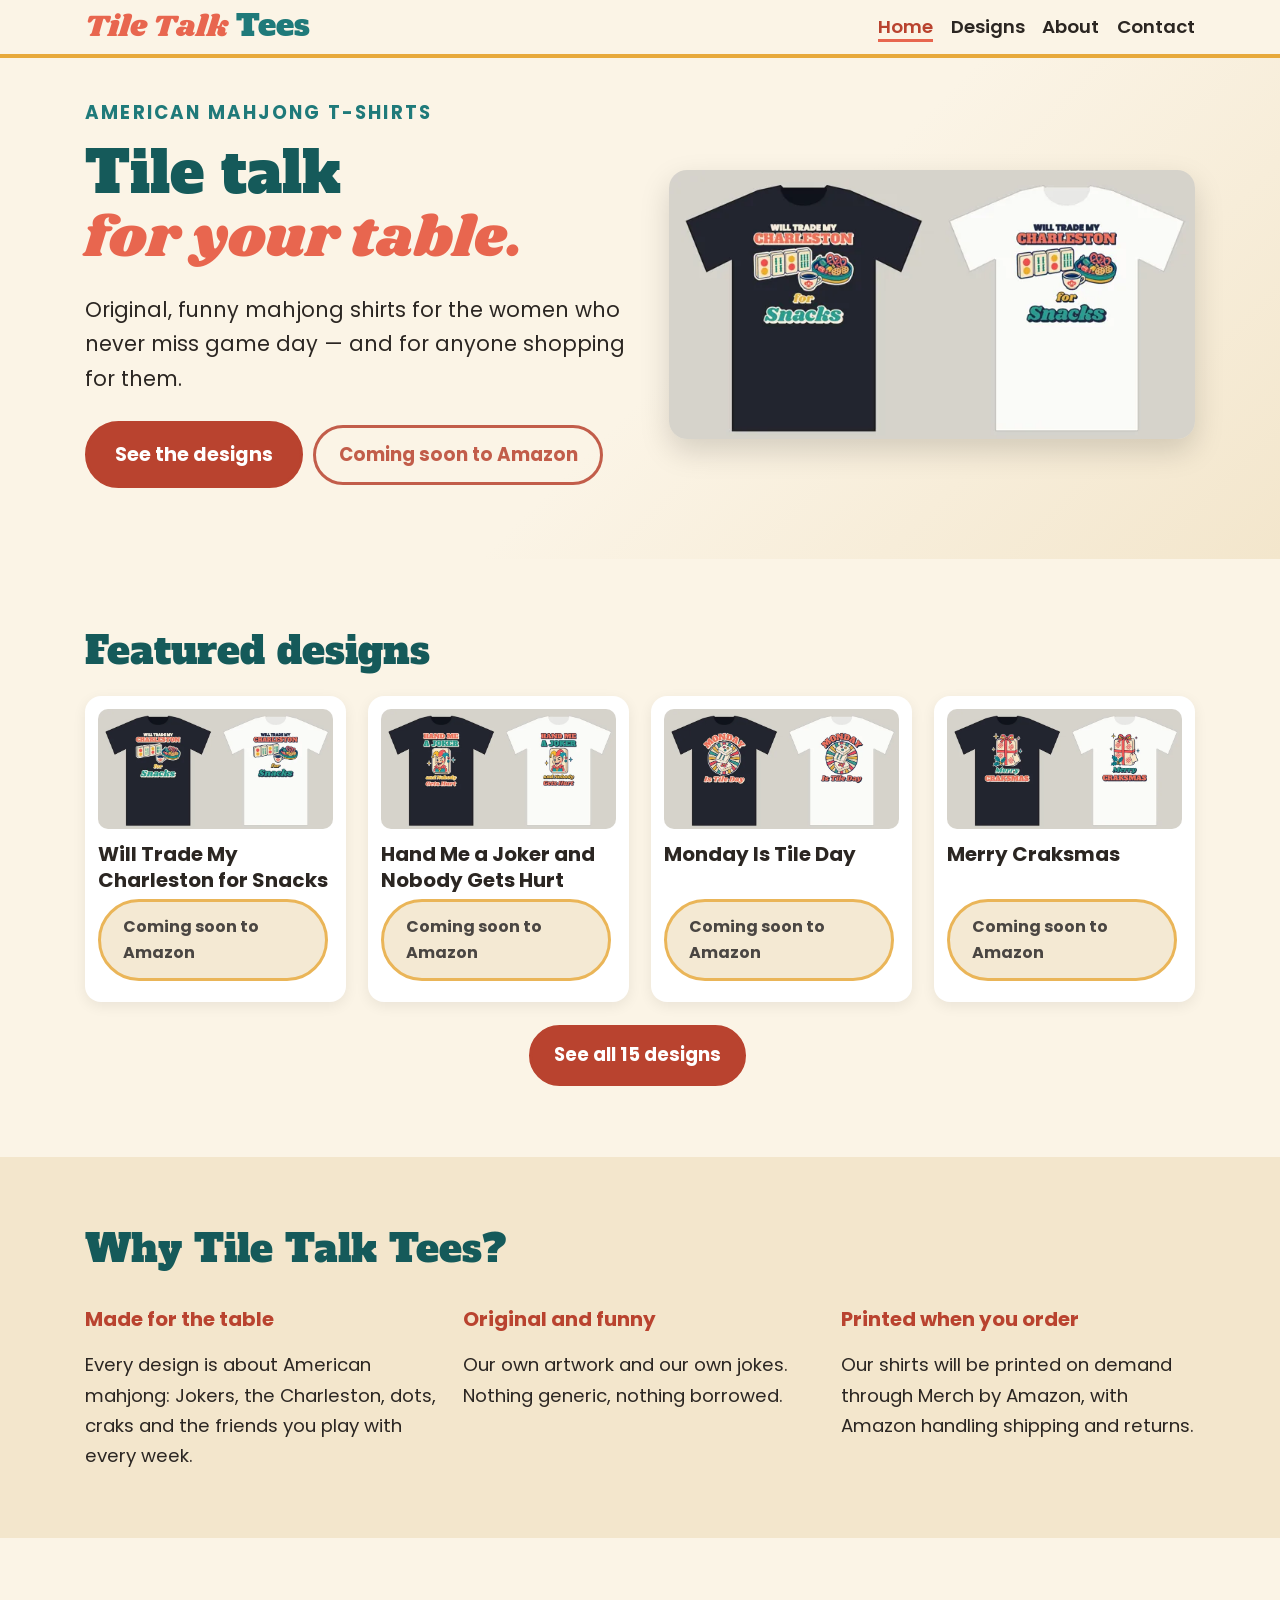
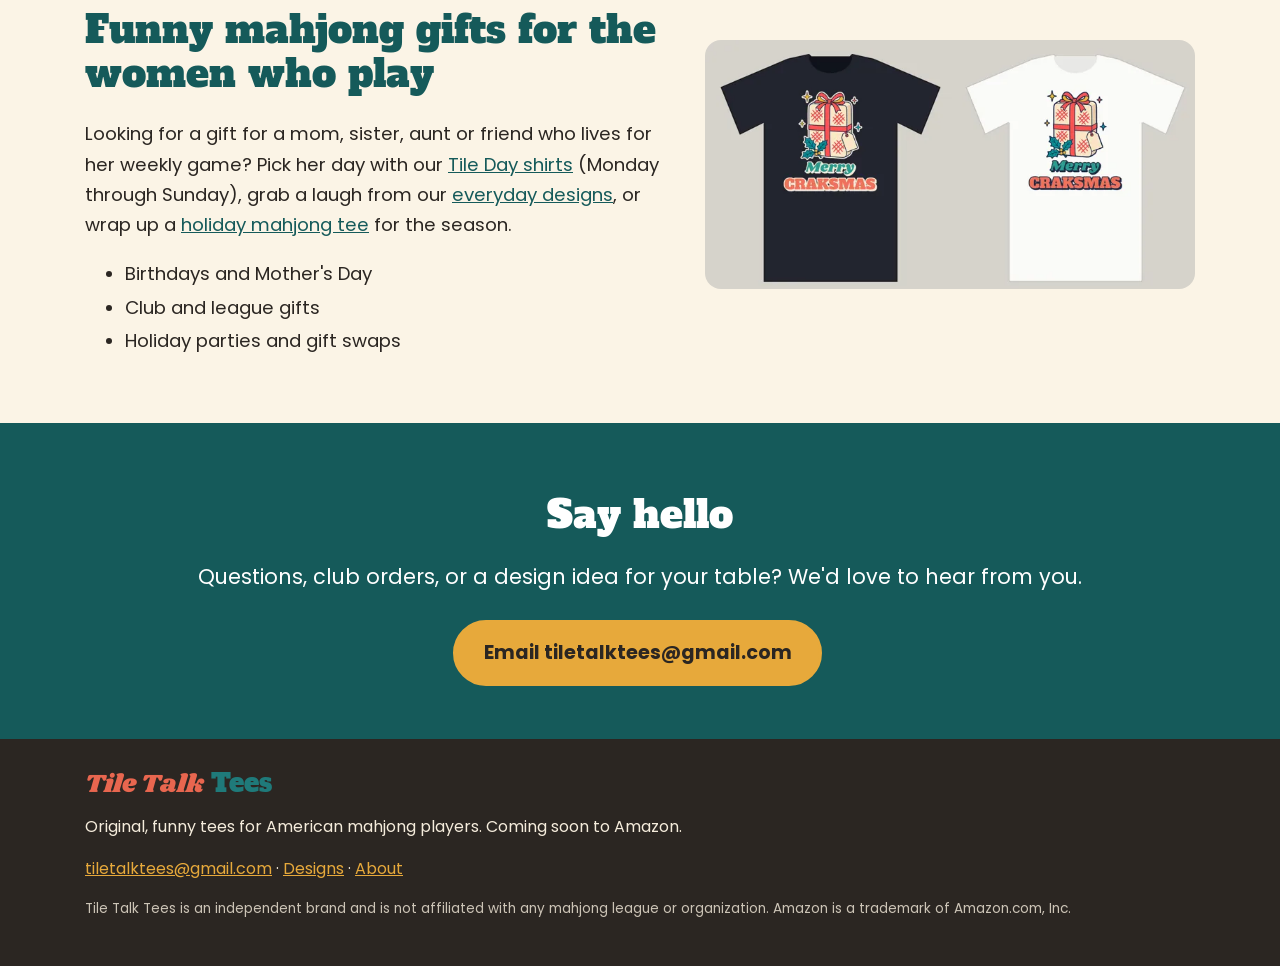
==== index.html @ ecb9f2d9 "Launch Tile Talk Tees website" ====
<!doctype html>
<html lang="en"><head>
<meta charset="utf-8"><meta name="viewport" content="width=device-width, initial-scale=1">
<title>Mahjong Shirts & Funny Mahjong Gifts | Tile Talk Tees</title>
<meta name="description" content="Original, funny American mahjong t-shirts for club, league and weekly players. Mahjong gifts for women, coming soon to Amazon from Tile Talk Tees.">
<link rel="canonical" href="https://jjj2838.github.io/tiletalktees/">
<meta property="og:type" content="website"><meta property="og:site_name" content="Tile Talk Tees">
<meta property="og:title" content="Mahjong Shirts & Funny Mahjong Gifts | Tile Talk Tees"><meta property="og:description" content="Original, funny American mahjong t-shirts for club, league and weekly players. Mahjong gifts for women, coming soon to Amazon from Tile Talk Tees.">
<meta property="og:url" content="https://jjj2838.github.io/tiletalktees/"><meta property="og:image" content="https://jjj2838.github.io/tiletalktees/images/og-image.jpg">
<meta property="og:image:width" content="1200"><meta property="og:image:height" content="630">
<meta name="twitter:card" content="summary_large_image"><meta name="twitter:title" content="Mahjong Shirts & Funny Mahjong Gifts | Tile Talk Tees">
<meta name="twitter:description" content="Original, funny American mahjong t-shirts for club, league and weekly players. Mahjong gifts for women, coming soon to Amazon from Tile Talk Tees."><meta name="twitter:image" content="https://jjj2838.github.io/tiletalktees/images/og-image.jpg">
<meta name="theme-color" content="#e8664f">
<link rel="icon" href="favicon.svg" type="image/svg+xml"><link rel="icon" href="favicon.png" sizes="64x64" type="image/png"><link rel="apple-touch-icon" href="apple-touch-icon.png">
<link rel="preconnect" href="https://fonts.googleapis.com"><link rel="preconnect" href="https://fonts.gstatic.com" crossorigin>
<link rel="stylesheet" href="https://fonts.googleapis.com/css2?family=Alfa+Slab+One&amp;family=Poppins:wght@400;600;700&amp;family=Shrikhand&amp;display=swap">
<link rel="stylesheet" href="css/style.css">
<script type="application/ld+json">{"@context": "https://schema.org", "@graph": [{"@type": "Organization", "@id": "https://jjj2838.github.io/tiletalktees/#org", "name": "Tile Talk Tees", "url": "https://jjj2838.github.io/tiletalktees/", "logo": "https://jjj2838.github.io/tiletalktees/favicon.svg", "email": "tiletalktees@gmail.com", "description": "Original, funny t-shirts for American mahjong players."}, {"@type": "WebSite", "@id": "https://jjj2838.github.io/tiletalktees/#website", "name": "Tile Talk Tees", "url": "https://jjj2838.github.io/tiletalktees/", "publisher": {"@id": "https://jjj2838.github.io/tiletalktees/#org"}}]}</script>
</head><body>
<a class="skip" href="#main">Skip to content</a>
<header class="site-header"><div class="wrap hdr">
<a class="wordmark" href="index.html" aria-label="Tile Talk Tees home"><span class="wm-1">Tile Talk</span> <span class="wm-2">Tees</span></a>
<nav aria-label="Main"><a href="index.html" aria-current="page">Home</a><a href="designs.html">Designs</a><a href="about.html">About</a><a href="index.html#contact">Contact</a></nav></div></header>
<main id="main"><section class="hero"><div class="wrap hero-in">
<div><p class="kicker">American mahjong t-shirts</p>
<h1>Tile talk <span>for your table.</span></h1>
<p class="lead">Original, funny mahjong shirts for the women who never miss game day&nbsp;&mdash; and for anyone shopping for them.</p>
<p class="ctas"><a class="btn btn-big" href="designs.html">See the designs</a>
<!-- TODO: replace href="#" with the Tile Talk Tees Amazon storefront/brand URL once it exists -->
<a class="btn btn-ghost is-placeholder" href="#" aria-disabled="true" data-amazon-placeholder="storefront">Coming soon to Amazon</a></p></div>
<img class="hero-img" src="images/02-charleston-snacks.webp" width="700" height="357" fetchpriority="high" alt="Will Trade My Charleston for Snacks mahjong t-shirt on black and white tees"></div></section>
<section class="band"><div class="wrap"><h2>Featured designs</h2>
<ul class="grid"><li class="card"><img src="images/02-charleston-snacks.webp" width="700" height="357" loading="lazy" decoding="async" alt="&ldquo;Will Trade My Charleston for Snacks&rdquo; American mahjong t-shirt design shown on a black tee and a white tee">
<h3>Will Trade My Charleston for Snacks</h3>
<!-- TODO: replace href="#" with the real Merch by Amazon listing URL for "Will Trade My Charleston for Snacks" once it is live -->
<a class="btn btn-amz is-placeholder" href="#" aria-disabled="true" data-amazon-placeholder="02-charleston-snacks">Coming soon to Amazon</a></li><li class="card"><img src="images/03-hand-me-a-joker.webp" width="700" height="357" loading="lazy" decoding="async" alt="&ldquo;Hand Me a Joker and Nobody Gets Hurt&rdquo; American mahjong t-shirt design shown on a black tee and a white tee">
<h3>Hand Me a Joker and Nobody Gets Hurt</h3>
<!-- TODO: replace href="#" with the real Merch by Amazon listing URL for "Hand Me a Joker and Nobody Gets Hurt" once it is live -->
<a class="btn btn-amz is-placeholder" href="#" aria-disabled="true" data-amazon-placeholder="03-hand-me-a-joker">Coming soon to Amazon</a></li><li class="card"><img src="images/01-1-monday-is-tile-day.webp" width="700" height="357" loading="lazy" decoding="async" alt="&ldquo;Monday Is Tile Day&rdquo; American mahjong t-shirt design shown on a black tee and a white tee">
<h3>Monday Is Tile Day</h3>
<!-- TODO: replace href="#" with the real Merch by Amazon listing URL for "Monday Is Tile Day" once it is live -->
<a class="btn btn-amz is-placeholder" href="#" aria-disabled="true" data-amazon-placeholder="01-1-monday-is-tile-day">Coming soon to Amazon</a></li><li class="card"><img src="images/10-merry-craksmas.webp" width="700" height="357" loading="lazy" decoding="async" alt="&ldquo;Merry Craksmas&rdquo; American mahjong t-shirt design shown on a black tee and a white tee">
<h3>Merry Craksmas</h3>
<!-- TODO: replace href="#" with the real Merch by Amazon listing URL for "Merry Craksmas" once it is live -->
<a class="btn btn-amz is-placeholder" href="#" aria-disabled="true" data-amazon-placeholder="10-merry-craksmas">Coming soon to Amazon</a></li></ul>
<p class="center"><a class="btn" href="designs.html">See all 15 designs</a></p></div></section>
<section class="band cream2"><div class="wrap"><h2>Why Tile Talk Tees?</h2><div class="three">
<div><h3>Made for the table</h3><p>Every design is about American mahjong: Jokers, the Charleston, dots, craks and the friends you play with every week.</p></div>
<div><h3>Original and funny</h3><p>Our own artwork and our own jokes. Nothing generic, nothing borrowed.</p></div>
<div><h3>Printed when you order</h3><p>Our shirts will be printed on demand through Merch by Amazon, with Amazon handling shipping and returns.</p></div></div></div></section>
<section class="band"><div class="wrap gift"><div><h2>Funny mahjong gifts for the women who play</h2>
<p>Looking for a gift for a mom, sister, aunt or friend who lives for her weekly game? Pick her day with our <a href="designs.html#tile-day">Tile Day shirts</a> (Monday through Sunday), grab a laugh from our <a href="designs.html#everyday">everyday designs</a>, or wrap up a <a href="designs.html#holiday">holiday mahjong tee</a> for the season.</p>
<ul class="ticks"><li>Birthdays and Mother's Day</li><li>Club and league gifts</li><li>Holiday parties and gift swaps</li></ul></div>
<img src="images/10-merry-craksmas.webp" width="700" height="357" loading="lazy" alt="Merry Craksmas holiday mahjong t-shirt with a gift-box tile illustration"></div></section>
<section id="contact" class="band teal"><div class="wrap center">
<h2>Say hello</h2><p class="lead">Questions, club orders, or a design idea for your table? We'd love to hear from you.</p>
<a class="btn btn-big" href="mailto:tiletalktees@gmail.com">Email tiletalktees@gmail.com</a></div></section></main>
<footer class="site-footer"><div class="wrap">
<p class="wordmark small"><span class="wm-1">Tile Talk</span> <span class="wm-2">Tees</span></p>
<p>Original, funny tees for American mahjong players. Coming soon to Amazon.</p>
<p><a href="mailto:tiletalktees@gmail.com">tiletalktees@gmail.com</a> &middot; <a href="designs.html">Designs</a> &middot; <a href="about.html">About</a></p>
<p class="fine">Tile Talk Tees is an independent brand and is not affiliated with any mahjong league or organization. Amazon is a trademark of Amazon.com, Inc.</p>
</div></footer></body></html>
---- css/style.css ----
:root{--coral:#e8664f;--coral-d:#b9432f;--mustard:#e7a93b;--teal:#1f7a7a;--teal-d:#155a5a;--cream:#fbf4e6;--cream2:#f3e6cc;--ink:#2b2622}
*{box-sizing:border-box}html{scroll-behavior:smooth}
body{margin:0;font-family:Poppins,system-ui,sans-serif;font-size:1.15rem;line-height:1.65;color:var(--ink);background:var(--cream)}
img{max-width:100%;height:auto;display:block}
a{color:var(--teal-d)}a:focus-visible,.btn:focus-visible{outline:3px solid var(--mustard);outline-offset:3px}
.wrap{max-width:1150px;margin:0 auto;padding:0 1.25rem}.narrow{max-width:760px}.center{text-align:center}
.skip{position:absolute;left:-999px}.skip:focus{left:1rem;top:1rem;background:#fff;padding:.5rem 1rem;z-index:9}
h1,h2{font-family:"Alfa Slab One",Georgia,serif;font-weight:400;line-height:1.15;color:var(--teal-d)}
h1{font-size:clamp(2.3rem,5vw,3.6rem);margin:.2em 0}h2{font-size:clamp(1.7rem,3.4vw,2.4rem);margin:1.4em 0 .6em}
h3{font-size:1.25rem;margin:.6em 0 .3em;line-height:1.3}
.lead{font-size:1.3rem}
.site-header{background:var(--cream);border-bottom:4px solid var(--mustard);position:sticky;top:0;z-index:5}
.hdr{display:flex;flex-wrap:wrap;align-items:center;justify-content:space-between;gap:.5rem;padding:.7rem 1.25rem}
.wordmark{text-decoration:none;font-size:1.9rem;line-height:1}
.wm-1{font-family:Shrikhand,cursive;color:var(--coral)}.wm-2{font-family:"Alfa Slab One",serif;color:var(--teal)}
.wordmark.small{font-size:1.6rem;margin:0 0 .5rem}
nav a{font-weight:600;text-decoration:none;margin-left:1.1rem;color:var(--ink)}nav a[aria-current]{color:var(--coral-d);border-bottom:3px solid var(--coral)}
.hero{background:linear-gradient(135deg,var(--cream) 55%,var(--cream2));padding:2.5rem 0 3rem}
.hero-in{display:grid;grid-template-columns:1.05fr 1fr;gap:2rem;align-items:center}
.hero h1 span{display:block;font-family:Shrikhand,cursive;color:var(--coral)}
.kicker{text-transform:uppercase;letter-spacing:.12em;font-weight:700;color:var(--teal);margin:0}
.hero-img{border-radius:18px;box-shadow:0 12px 30px rgba(0,0,0,.15)}
.btn{display:inline-block;background:var(--coral-d);color:#fff;font-weight:700;text-decoration:none;padding:.75rem 1.4rem;border-radius:999px;border:3px solid var(--coral-d);margin:.3rem .3rem .3rem 0}
.btn:hover{background:var(--teal-d);border-color:var(--teal-d)}
.btn-big{font-size:1.2rem;padding:.9rem 1.7rem}
.btn-ghost{background:transparent;color:var(--coral-d)}
.is-placeholder{cursor:default;opacity:.85}.btn-amz.is-placeholder{background:var(--cream2);color:var(--ink);border-color:var(--mustard);font-size:1rem}
.band{padding:1rem 0 3rem}.cream2{background:var(--cream2)}
.teal{background:var(--teal-d);color:#fff}.teal h2{color:#fff}.teal .btn{background:var(--mustard);color:var(--ink);border-color:var(--mustard)}
.grid{list-style:none;padding:0;margin:0;display:grid;grid-template-columns:repeat(auto-fill,minmax(250px,1fr));gap:1.4rem}
.card{background:#fff;border-radius:16px;padding:.8rem .8rem 1rem;box-shadow:0 4px 14px rgba(0,0,0,.07);display:flex;flex-direction:column}
.card img{border-radius:10px}.card .btn{margin-top:auto;align-self:flex-start}
.three{display:grid;grid-template-columns:repeat(3,1fr);gap:1.5rem}.three h3{color:var(--coral-d)}
.gift{display:grid;grid-template-columns:1.2fr 1fr;gap:2rem;align-items:center}.gift img{border-radius:16px}
.ticks li{margin:.2rem 0}
.jump a{display:inline-block;margin:0 .6rem .5rem 0;padding:.4rem 1rem;border-radius:999px;background:var(--mustard);color:var(--ink);text-decoration:none;font-weight:700}
.site-footer{background:var(--ink);color:#f5ecdc;padding:2rem 0;font-size:1rem}.site-footer a{color:var(--mustard)}.fine{font-size:.85rem;opacity:.8}
@media (max-width:800px){.hero-in,.gift,.three{grid-template-columns:1fr}nav a{margin:0 1rem 0 0}.hdr{justify-content:center;text-align:center}body{font-size:1.1rem}}
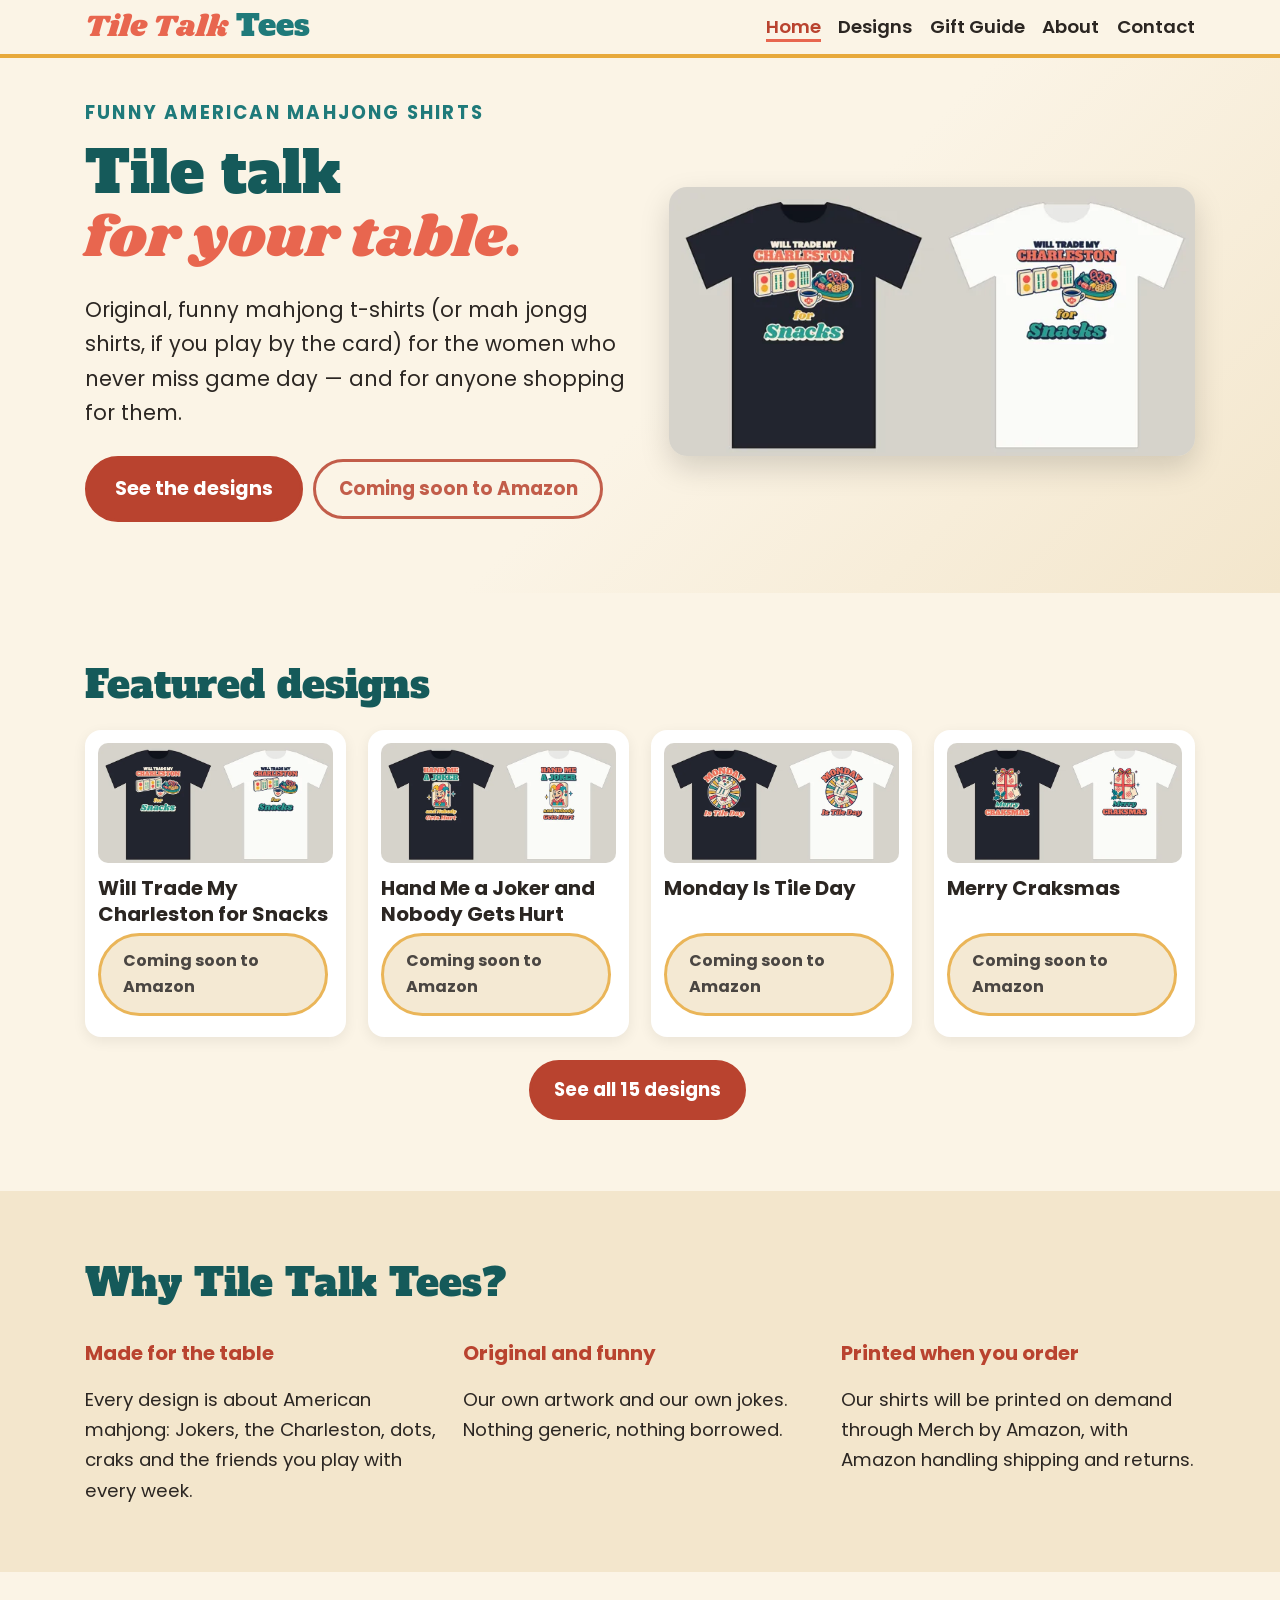
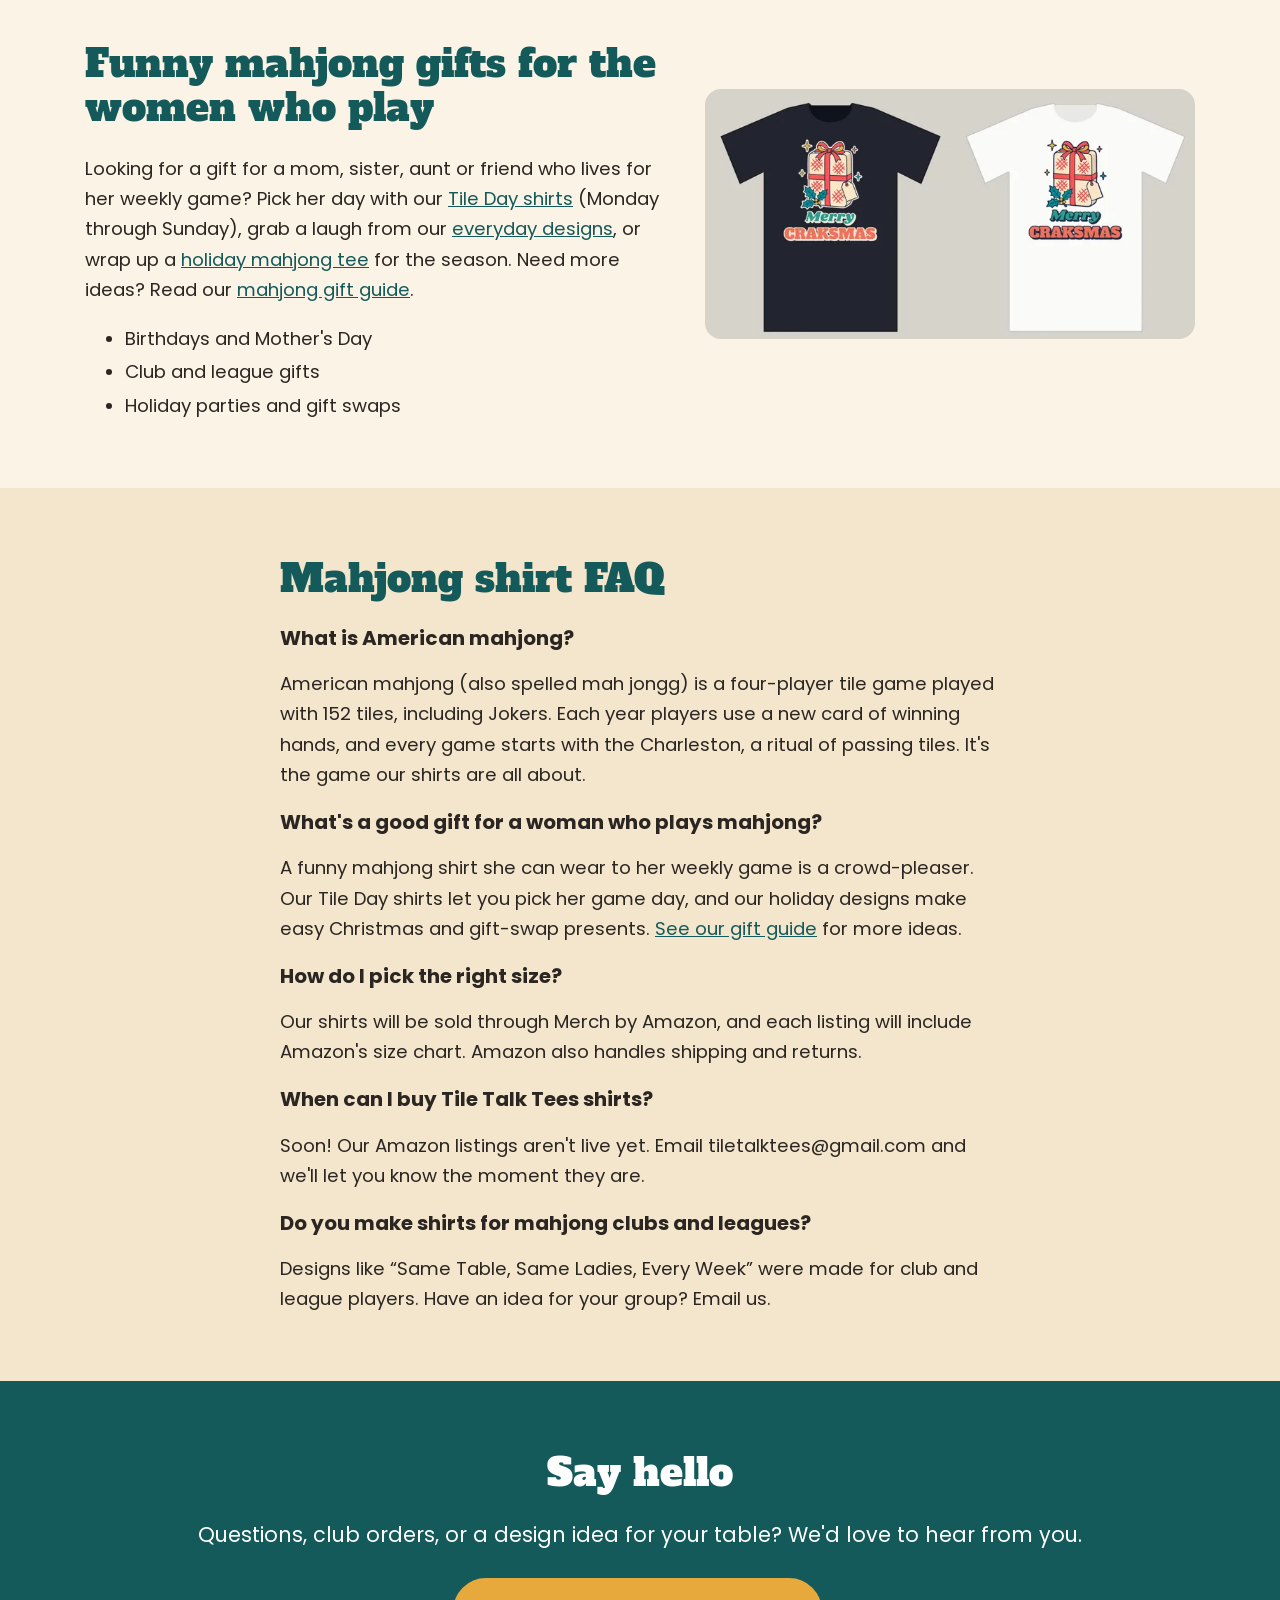
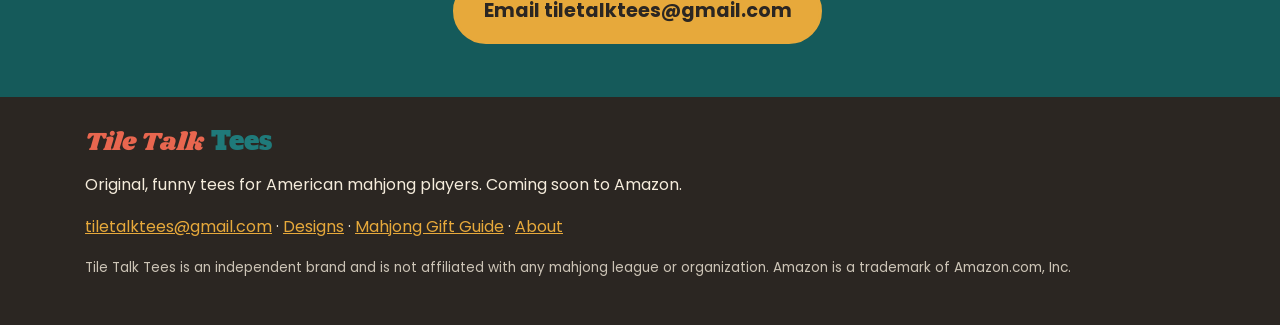
==== commit 4ca4f181: "SEO: keyword-tuned titles/meta, home FAQ + FAQPage schema, new mahjong gift guide page" ====
--- a/index.html
+++ b/index.html
@@ -1,30 +1,31 @@
 <!doctype html>
 <html lang="en"><head>
 <meta charset="utf-8"><meta name="viewport" content="width=device-width, initial-scale=1">
-<title>Mahjong Shirts & Funny Mahjong Gifts | Tile Talk Tees</title>
-<meta name="description" content="Original, funny American mahjong t-shirts for club, league and weekly players. Mahjong gifts for women, coming soon to Amazon from Tile Talk Tees.">
+<title>Funny Mahjong Shirts &amp; Gifts for Women | Tile Talk Tees</title>
+<meta name="description" content="Funny American mahjong shirts and mah jongg t-shirts for club, league and weekly players. Mahjong gifts for women and moms, coming soon to Amazon.">
 <link rel="canonical" href="https://jjj2838.github.io/tiletalktees/">
 <meta property="og:type" content="website"><meta property="og:site_name" content="Tile Talk Tees">
-<meta property="og:title" content="Mahjong Shirts & Funny Mahjong Gifts | Tile Talk Tees"><meta property="og:description" content="Original, funny American mahjong t-shirts for club, league and weekly players. Mahjong gifts for women, coming soon to Amazon from Tile Talk Tees.">
+<meta property="og:title" content="Funny Mahjong Shirts &amp; Gifts for Women | Tile Talk Tees"><meta property="og:description" content="Funny American mahjong shirts and mah jongg t-shirts for club, league and weekly players. Mahjong gifts for women and moms, coming soon to Amazon.">
 <meta property="og:url" content="https://jjj2838.github.io/tiletalktees/"><meta property="og:image" content="https://jjj2838.github.io/tiletalktees/images/og-image.jpg">
 <meta property="og:image:width" content="1200"><meta property="og:image:height" content="630">
-<meta name="twitter:card" content="summary_large_image"><meta name="twitter:title" content="Mahjong Shirts & Funny Mahjong Gifts | Tile Talk Tees">
-<meta name="twitter:description" content="Original, funny American mahjong t-shirts for club, league and weekly players. Mahjong gifts for women, coming soon to Amazon from Tile Talk Tees."><meta name="twitter:image" content="https://jjj2838.github.io/tiletalktees/images/og-image.jpg">
+<meta name="twitter:card" content="summary_large_image"><meta name="twitter:title" content="Funny Mahjong Shirts &amp; Gifts for Women | Tile Talk Tees">
+<meta name="twitter:description" content="Funny American mahjong shirts and mah jongg t-shirts for club, league and weekly players. Mahjong gifts for women and moms, coming soon to Amazon."><meta name="twitter:image" content="https://jjj2838.github.io/tiletalktees/images/og-image.jpg">
 <meta name="theme-color" content="#e8664f">
 <link rel="icon" href="favicon.svg" type="image/svg+xml"><link rel="icon" href="favicon.png" sizes="64x64" type="image/png"><link rel="apple-touch-icon" href="apple-touch-icon.png">
 <link rel="preconnect" href="https://fonts.googleapis.com"><link rel="preconnect" href="https://fonts.gstatic.com" crossorigin>
 <link rel="stylesheet" href="https://fonts.googleapis.com/css2?family=Alfa+Slab+One&amp;family=Poppins:wght@400;600;700&amp;family=Shrikhand&amp;display=swap">
 <link rel="stylesheet" href="css/style.css">
 <script type="application/ld+json">{"@context": "https://schema.org", "@graph": [{"@type": "Organization", "@id": "https://jjj2838.github.io/tiletalktees/#org", "name": "Tile Talk Tees", "url": "https://jjj2838.github.io/tiletalktees/", "logo": "https://jjj2838.github.io/tiletalktees/favicon.svg", "email": "tiletalktees@gmail.com", "description": "Original, funny t-shirts for American mahjong players."}, {"@type": "WebSite", "@id": "https://jjj2838.github.io/tiletalktees/#website", "name": "Tile Talk Tees", "url": "https://jjj2838.github.io/tiletalktees/", "publisher": {"@id": "https://jjj2838.github.io/tiletalktees/#org"}}]}</script>
+<script type="application/ld+json">{"@context": "https://schema.org", "@type": "FAQPage", "mainEntity": [{"@type": "Question", "name": "What is American mahjong?", "acceptedAnswer": {"@type": "Answer", "text": "American mahjong (also spelled mah jongg) is a four-player tile game played with 152 tiles, including Jokers. Each year players use a new card of winning hands, and every game starts with the Charleston, a ritual of passing tiles. It's the game our shirts are all about."}}, {"@type": "Question", "name": "What's a good gift for a woman who plays mahjong?", "acceptedAnswer": {"@type": "Answer", "text": "A funny mahjong shirt she can wear to her weekly game is a crowd-pleaser. Our Tile Day shirts let you pick her game day, and our holiday designs make easy Christmas and gift-swap presents. See our gift guide for more ideas."}}, {"@type": "Question", "name": "How do I pick the right size?", "acceptedAnswer": {"@type": "Answer", "text": "Our shirts will be sold through Merch by Amazon, and each listing will include Amazon's size chart. Amazon also handles shipping and returns."}}, {"@type": "Question", "name": "When can I buy Tile Talk Tees shirts?", "acceptedAnswer": {"@type": "Answer", "text": "Soon! Our Amazon listings aren't live yet. Email tiletalktees@gmail.com and we'll let you know the moment they are."}}, {"@type": "Question", "name": "Do you make shirts for mahjong clubs and leagues?", "acceptedAnswer": {"@type": "Answer", "text": "Designs like \"Same Table, Same Ladies, Every Week\" were made for club and league players. Have an idea for your group? Email us."}}]}</script>
 </head><body>
 <a class="skip" href="#main">Skip to content</a>
 <header class="site-header"><div class="wrap hdr">
 <a class="wordmark" href="index.html" aria-label="Tile Talk Tees home"><span class="wm-1">Tile Talk</span> <span class="wm-2">Tees</span></a>
-<nav aria-label="Main"><a href="index.html" aria-current="page">Home</a><a href="designs.html">Designs</a><a href="about.html">About</a><a href="index.html#contact">Contact</a></nav></div></header>
+<nav aria-label="Main"><a href="index.html" aria-current="page">Home</a><a href="designs.html">Designs</a><a href="gift-guide.html">Gift Guide</a><a href="about.html">About</a><a href="index.html#contact">Contact</a></nav></div></header>
 <main id="main"><section class="hero"><div class="wrap hero-in">
-<div><p class="kicker">American mahjong t-shirts</p>
+<div><p class="kicker">Funny American mahjong shirts</p>
 <h1>Tile talk <span>for your table.</span></h1>
-<p class="lead">Original, funny mahjong shirts for the women who never miss game day&nbsp;&mdash; and for anyone shopping for them.</p>
+<p class="lead">Original, funny mahjong t-shirts (or mah jongg shirts, if you play by the card) for the women who never miss game day&nbsp;&mdash; and for anyone shopping for them.</p>
 <p class="ctas"><a class="btn btn-big" href="designs.html">See the designs</a>
 <!-- TODO: replace href="#" with the Tile Talk Tees Amazon storefront/brand URL once it exists -->
 <a class="btn btn-ghost is-placeholder" href="#" aria-disabled="true" data-amazon-placeholder="storefront">Coming soon to Amazon</a></p></div>
@@ -49,15 +50,16 @@
 <div><h3>Original and funny</h3><p>Our own artwork and our own jokes. Nothing generic, nothing borrowed.</p></div>
 <div><h3>Printed when you order</h3><p>Our shirts will be printed on demand through Merch by Amazon, with Amazon handling shipping and returns.</p></div></div></div></section>
 <section class="band"><div class="wrap gift"><div><h2>Funny mahjong gifts for the women who play</h2>
-<p>Looking for a gift for a mom, sister, aunt or friend who lives for her weekly game? Pick her day with our <a href="designs.html#tile-day">Tile Day shirts</a> (Monday through Sunday), grab a laugh from our <a href="designs.html#everyday">everyday designs</a>, or wrap up a <a href="designs.html#holiday">holiday mahjong tee</a> for the season.</p>
+<p>Looking for a gift for a mom, sister, aunt or friend who lives for her weekly game? Pick her day with our <a href="designs.html#tile-day">Tile Day shirts</a> (Monday through Sunday), grab a laugh from our <a href="designs.html#everyday">everyday designs</a>, or wrap up a <a href="designs.html#holiday">holiday mahjong tee</a> for the season. Need more ideas? Read our <a href="gift-guide.html">mahjong gift guide</a>.</p>
 <ul class="ticks"><li>Birthdays and Mother's Day</li><li>Club and league gifts</li><li>Holiday parties and gift swaps</li></ul></div>
 <img src="images/10-merry-craksmas.webp" width="700" height="357" loading="lazy" alt="Merry Craksmas holiday mahjong t-shirt with a gift-box tile illustration"></div></section>
+<section id="faq" class="band cream2"><div class="wrap narrow"><h2>Mahjong shirt FAQ</h2><h3>What is American mahjong?</h3><p>American mahjong (also spelled mah jongg) is a four-player tile game played with 152 tiles, including Jokers. Each year players use a new card of winning hands, and every game starts with the Charleston, a ritual of passing tiles. It's the game our shirts are all about.</p><h3>What's a good gift for a woman who plays mahjong?</h3><p>A funny mahjong shirt she can wear to her weekly game is a crowd-pleaser. Our Tile Day shirts let you pick her game day, and our holiday designs make easy Christmas and gift-swap presents. <a href="gift-guide.html">See our gift guide</a> for more ideas.</p><h3>How do I pick the right size?</h3><p>Our shirts will be sold through Merch by Amazon, and each listing will include Amazon's size chart. Amazon also handles shipping and returns.</p><h3>When can I buy Tile Talk Tees shirts?</h3><p>Soon! Our Amazon listings aren't live yet. Email tiletalktees@gmail.com and we'll let you know the moment they are.</p><h3>Do you make shirts for mahjong clubs and leagues?</h3><p>Designs like &ldquo;Same Table, Same Ladies, Every Week&rdquo; were made for club and league players. Have an idea for your group? Email us.</p></div></section>
 <section id="contact" class="band teal"><div class="wrap center">
 <h2>Say hello</h2><p class="lead">Questions, club orders, or a design idea for your table? We'd love to hear from you.</p>
 <a class="btn btn-big" href="mailto:tiletalktees@gmail.com">Email tiletalktees@gmail.com</a></div></section></main>
 <footer class="site-footer"><div class="wrap">
 <p class="wordmark small"><span class="wm-1">Tile Talk</span> <span class="wm-2">Tees</span></p>
 <p>Original, funny tees for American mahjong players. Coming soon to Amazon.</p>
-<p><a href="mailto:tiletalktees@gmail.com">tiletalktees@gmail.com</a> &middot; <a href="designs.html">Designs</a> &middot; <a href="about.html">About</a></p>
+<p><a href="mailto:tiletalktees@gmail.com">tiletalktees@gmail.com</a> &middot; <a href="designs.html">Designs</a> &middot; <a href="gift-guide.html">Mahjong Gift Guide</a> &middot; <a href="about.html">About</a></p>
 <p class="fine">Tile Talk Tees is an independent brand and is not affiliated with any mahjong league or organization. Amazon is a trademark of Amazon.com, Inc.</p>
 </div></footer></body></html>
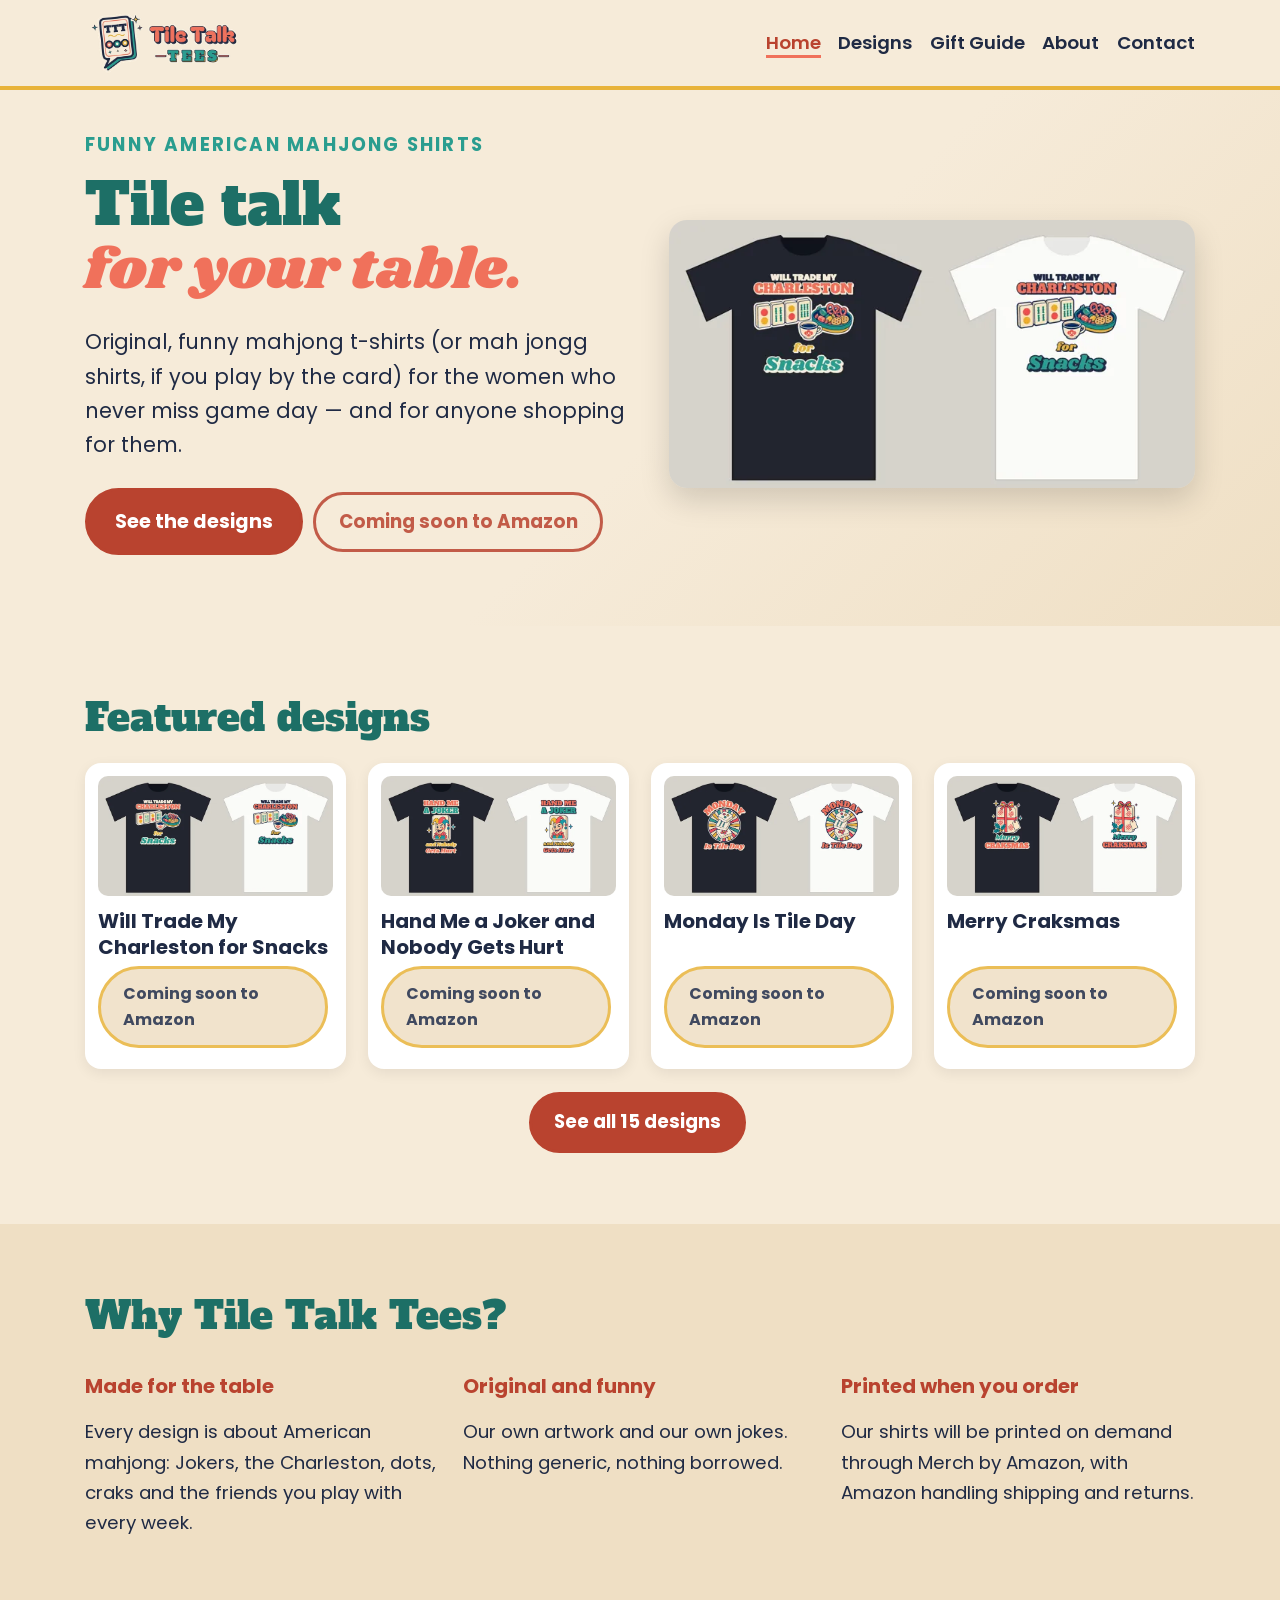
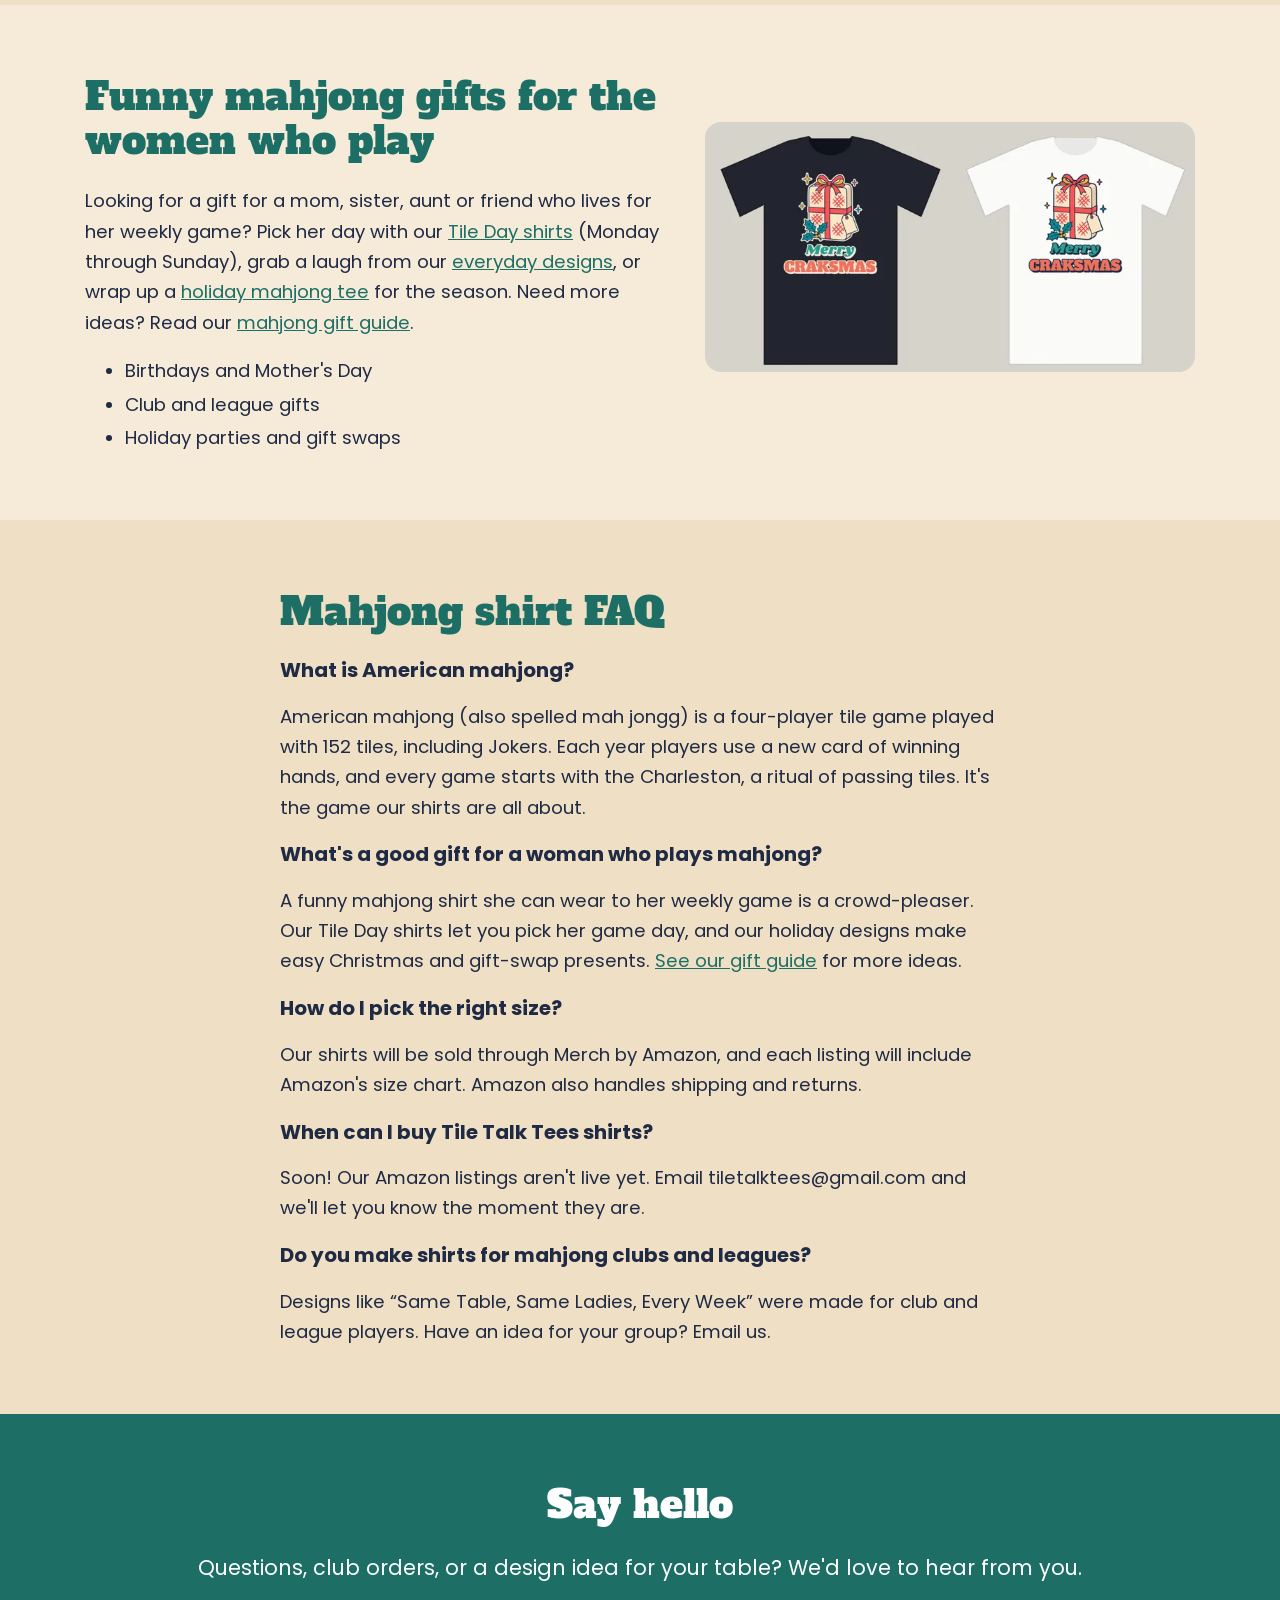
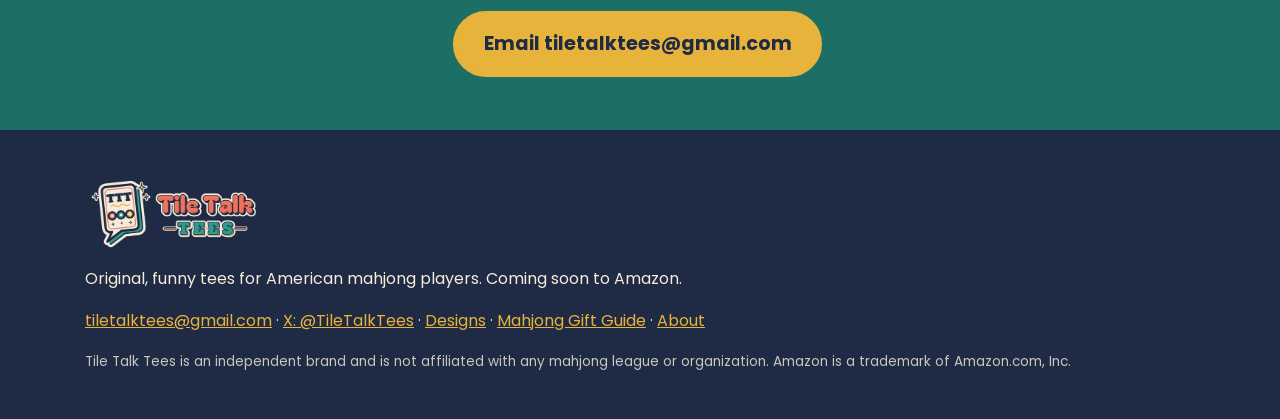
==== commit 4710b66a: "Brand kit: logo header/footer, new favicons, OG image, palette, X account" ====
--- a/index.html
+++ b/index.html
@@ -7,20 +7,20 @@
 <meta property="og:type" content="website"><meta property="og:site_name" content="Tile Talk Tees">
 <meta property="og:title" content="Funny Mahjong Shirts &amp; Gifts for Women | Tile Talk Tees"><meta property="og:description" content="Funny American mahjong shirts and mah jongg t-shirts for club, league and weekly players. Mahjong gifts for women and moms, coming soon to Amazon.">
 <meta property="og:url" content="https://jjj2838.github.io/tiletalktees/"><meta property="og:image" content="https://jjj2838.github.io/tiletalktees/images/og-image.jpg">
-<meta property="og:image:width" content="1200"><meta property="og:image:height" content="630">
-<meta name="twitter:card" content="summary_large_image"><meta name="twitter:title" content="Funny Mahjong Shirts &amp; Gifts for Women | Tile Talk Tees">
+<meta property="og:image:width" content="1200"><meta property="og:image:height" content="630"><meta property="og:image:alt" content="Tile Talk Tees logo with friends laughing around a mahjong table">
+<meta name="twitter:card" content="summary_large_image"><meta name="twitter:site" content="@TileTalkTees"><meta name="twitter:title" content="Funny Mahjong Shirts &amp; Gifts for Women | Tile Talk Tees">
 <meta name="twitter:description" content="Funny American mahjong shirts and mah jongg t-shirts for club, league and weekly players. Mahjong gifts for women and moms, coming soon to Amazon."><meta name="twitter:image" content="https://jjj2838.github.io/tiletalktees/images/og-image.jpg">
-<meta name="theme-color" content="#e8664f">
-<link rel="icon" href="favicon.svg" type="image/svg+xml"><link rel="icon" href="favicon.png" sizes="64x64" type="image/png"><link rel="apple-touch-icon" href="apple-touch-icon.png">
+<meta name="theme-color" content="#F0715B">
+<link rel="icon" href="favicon.ico" sizes="any"><link rel="icon" href="favicon.svg" type="image/svg+xml"><link rel="icon" href="favicon.png" sizes="32x32" type="image/png"><link rel="apple-touch-icon" href="apple-touch-icon.png">
 <link rel="preconnect" href="https://fonts.googleapis.com"><link rel="preconnect" href="https://fonts.gstatic.com" crossorigin>
 <link rel="stylesheet" href="https://fonts.googleapis.com/css2?family=Alfa+Slab+One&amp;family=Poppins:wght@400;600;700&amp;family=Shrikhand&amp;display=swap">
 <link rel="stylesheet" href="css/style.css">
-<script type="application/ld+json">{"@context": "https://schema.org", "@graph": [{"@type": "Organization", "@id": "https://jjj2838.github.io/tiletalktees/#org", "name": "Tile Talk Tees", "url": "https://jjj2838.github.io/tiletalktees/", "logo": "https://jjj2838.github.io/tiletalktees/favicon.svg", "email": "tiletalktees@gmail.com", "description": "Original, funny t-shirts for American mahjong players."}, {"@type": "WebSite", "@id": "https://jjj2838.github.io/tiletalktees/#website", "name": "Tile Talk Tees", "url": "https://jjj2838.github.io/tiletalktees/", "publisher": {"@id": "https://jjj2838.github.io/tiletalktees/#org"}}]}</script>
+<script type="application/ld+json">{"@context": "https://schema.org", "@graph": [{"@type": "Organization", "@id": "https://jjj2838.github.io/tiletalktees/#org", "name": "Tile Talk Tees", "url": "https://jjj2838.github.io/tiletalktees/", "logo": "https://jjj2838.github.io/tiletalktees/icon-512.png", "email": "tiletalktees@gmail.com", "sameAs": ["https://x.com/TileTalkTees"], "description": "Original, funny t-shirts for American mahjong players."}, {"@type": "WebSite", "@id": "https://jjj2838.github.io/tiletalktees/#website", "name": "Tile Talk Tees", "url": "https://jjj2838.github.io/tiletalktees/", "publisher": {"@id": "https://jjj2838.github.io/tiletalktees/#org"}}]}</script>
 <script type="application/ld+json">{"@context": "https://schema.org", "@type": "FAQPage", "mainEntity": [{"@type": "Question", "name": "What is American mahjong?", "acceptedAnswer": {"@type": "Answer", "text": "American mahjong (also spelled mah jongg) is a four-player tile game played with 152 tiles, including Jokers. Each year players use a new card of winning hands, and every game starts with the Charleston, a ritual of passing tiles. It's the game our shirts are all about."}}, {"@type": "Question", "name": "What's a good gift for a woman who plays mahjong?", "acceptedAnswer": {"@type": "Answer", "text": "A funny mahjong shirt she can wear to her weekly game is a crowd-pleaser. Our Tile Day shirts let you pick her game day, and our holiday designs make easy Christmas and gift-swap presents. See our gift guide for more ideas."}}, {"@type": "Question", "name": "How do I pick the right size?", "acceptedAnswer": {"@type": "Answer", "text": "Our shirts will be sold through Merch by Amazon, and each listing will include Amazon's size chart. Amazon also handles shipping and returns."}}, {"@type": "Question", "name": "When can I buy Tile Talk Tees shirts?", "acceptedAnswer": {"@type": "Answer", "text": "Soon! Our Amazon listings aren't live yet. Email tiletalktees@gmail.com and we'll let you know the moment they are."}}, {"@type": "Question", "name": "Do you make shirts for mahjong clubs and leagues?", "acceptedAnswer": {"@type": "Answer", "text": "Designs like \"Same Table, Same Ladies, Every Week\" were made for club and league players. Have an idea for your group? Email us."}}]}</script>
 </head><body>
 <a class="skip" href="#main">Skip to content</a>
 <header class="site-header"><div class="wrap hdr">
-<a class="wordmark" href="index.html" aria-label="Tile Talk Tees home"><span class="wm-1">Tile Talk</span> <span class="wm-2">Tees</span></a>
+<a class="logo" href="index.html"><picture><source srcset="images/logo.webp" type="image/webp"><img src="images/logo.png" width="480" height="195" alt="Tile Talk Tees"></picture><span class="sr-only"> home</span></a>
 <nav aria-label="Main"><a href="index.html" aria-current="page">Home</a><a href="designs.html">Designs</a><a href="gift-guide.html">Gift Guide</a><a href="about.html">About</a><a href="index.html#contact">Contact</a></nav></div></header>
 <main id="main"><section class="hero"><div class="wrap hero-in">
 <div><p class="kicker">Funny American mahjong shirts</p>
@@ -58,8 +58,8 @@
 <h2>Say hello</h2><p class="lead">Questions, club orders, or a design idea for your table? We'd love to hear from you.</p>
 <a class="btn btn-big" href="mailto:tiletalktees@gmail.com">Email tiletalktees@gmail.com</a></div></section></main>
 <footer class="site-footer"><div class="wrap">
-<p class="wordmark small"><span class="wm-1">Tile Talk</span> <span class="wm-2">Tees</span></p>
+<p class="logo-foot"><img src="images/logo.webp" width="480" height="195" loading="lazy" alt="Tile Talk Tees"></p>
 <p>Original, funny tees for American mahjong players. Coming soon to Amazon.</p>
-<p><a href="mailto:tiletalktees@gmail.com">tiletalktees@gmail.com</a> &middot; <a href="designs.html">Designs</a> &middot; <a href="gift-guide.html">Mahjong Gift Guide</a> &middot; <a href="about.html">About</a></p>
+<p><a href="mailto:tiletalktees@gmail.com">tiletalktees@gmail.com</a> &middot; <a href="https://x.com/TileTalkTees" rel="me noopener">X: @TileTalkTees</a> &middot; <a href="designs.html">Designs</a> &middot; <a href="gift-guide.html">Mahjong Gift Guide</a> &middot; <a href="about.html">About</a></p>
 <p class="fine">Tile Talk Tees is an independent brand and is not affiliated with any mahjong league or organization. Amazon is a trademark of Amazon.com, Inc.</p>
 </div></footer></body></html>
--- a/css/style.css
+++ b/css/style.css
@@ -1,4 +1,4 @@
-:root{--coral:#e8664f;--coral-d:#b9432f;--mustard:#e7a93b;--teal:#1f7a7a;--teal-d:#155a5a;--cream:#fbf4e6;--cream2:#f3e6cc;--ink:#2b2622}
+:root{--coral:#F0715B;--coral-d:#b9432f;--mustard:#E8B33A;--teal:#2A9D8F;--teal-d:#1d6f66;--cream:#F6EBD9;--cream2:#efdfc4;--navy:#1F2A44;--ink:#1F2A44}
 *{box-sizing:border-box}html{scroll-behavior:smooth}
 body{margin:0;font-family:Poppins,system-ui,sans-serif;font-size:1.15rem;line-height:1.65;color:var(--ink);background:var(--cream)}
 img{max-width:100%;height:auto;display:block}
@@ -36,3 +36,7 @@
 .jump a{display:inline-block;margin:0 .6rem .5rem 0;padding:.4rem 1rem;border-radius:999px;background:var(--mustard);color:var(--ink);text-decoration:none;font-weight:700}
 .site-footer{background:var(--ink);color:#f5ecdc;padding:2rem 0;font-size:1rem}.site-footer a{color:var(--mustard)}.fine{font-size:.85rem;opacity:.8}
 @media (max-width:800px){.hero-in,.gift,.three{grid-template-columns:1fr}nav a{margin:0 1rem 0 0}.hdr{justify-content:center;text-align:center}body{font-size:1.1rem}}
+
+.logo{display:block;line-height:0}.logo img{height:64px;width:auto}.logo-foot img{height:72px;width:auto;margin:0 0 .5rem}
+.sr-only{position:absolute;width:1px;height:1px;overflow:hidden;clip:rect(0 0 0 0);white-space:nowrap}
+@media (max-width:800px){.logo img{height:52px}}
